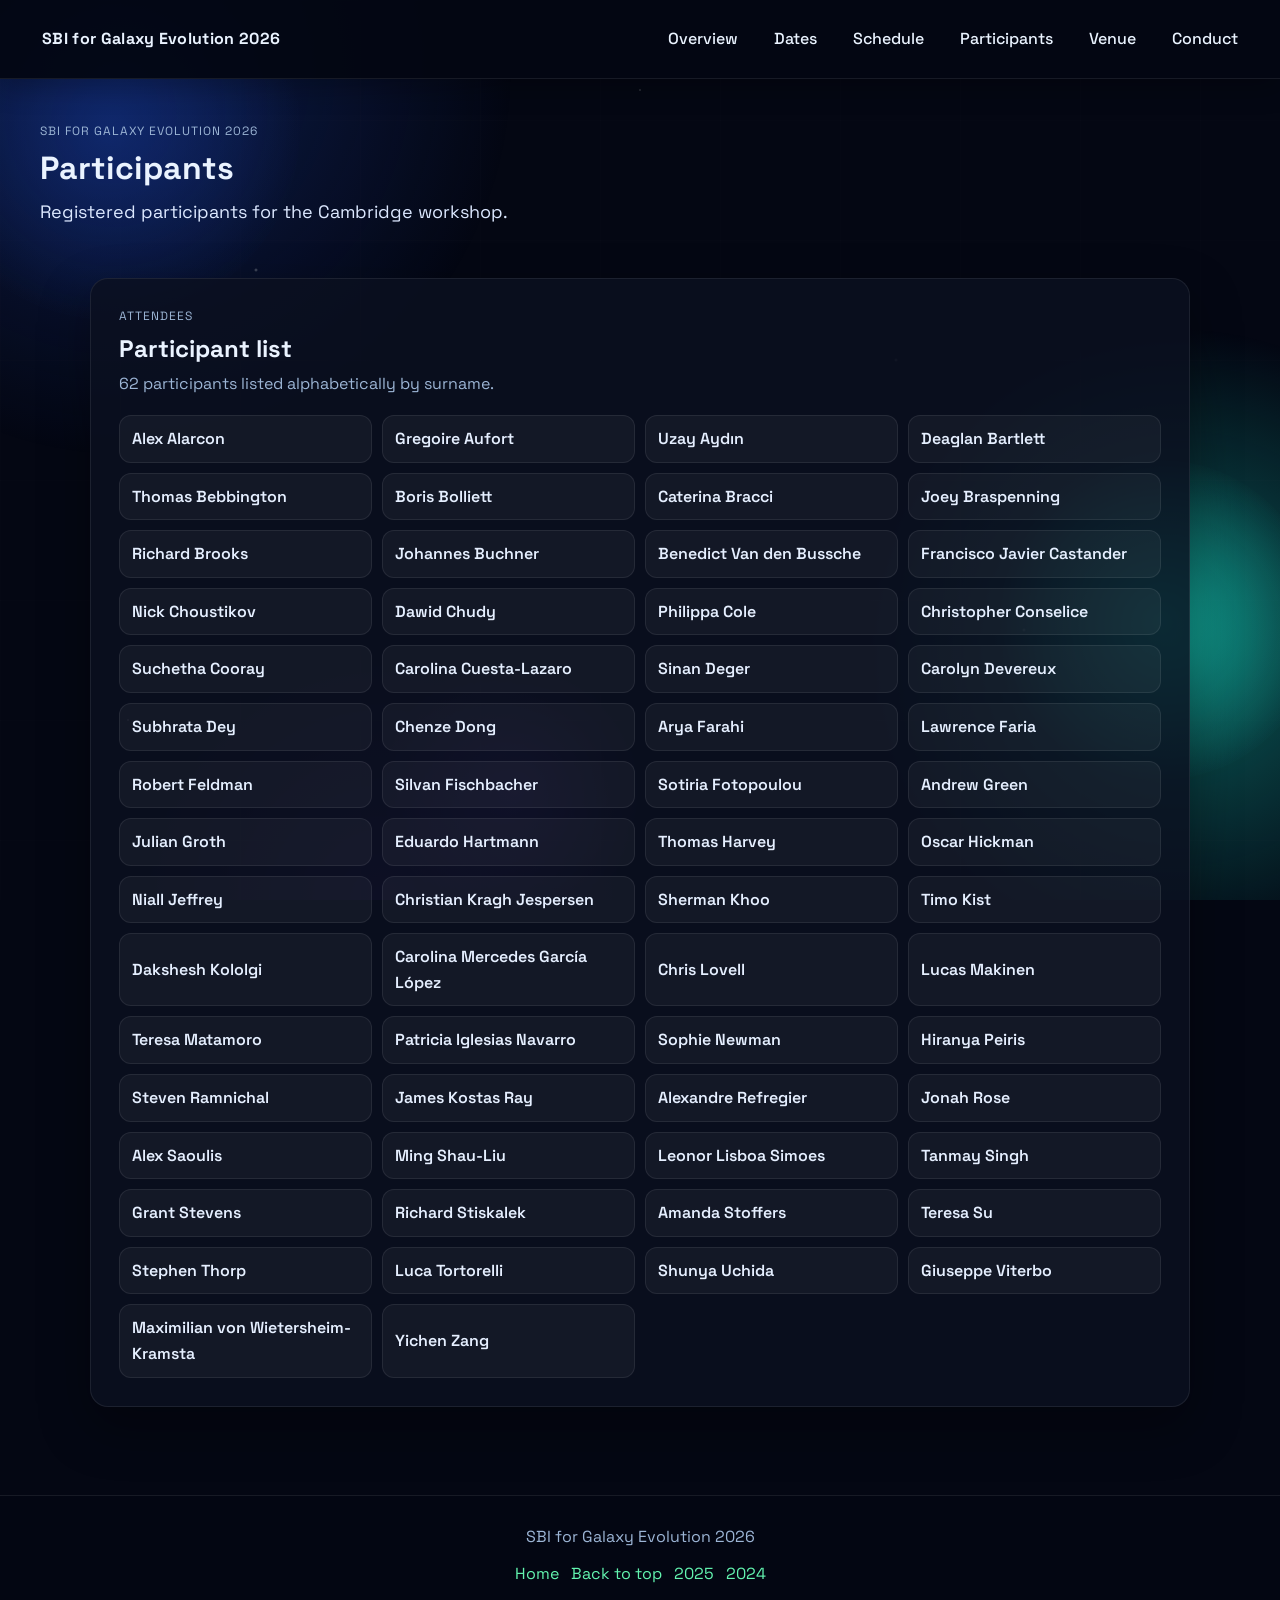
==== participants.html @ 3ba9a383 "add affiliations, participants page, intro details, edit instructions" ====
<!DOCTYPE html>
<html lang="en">
<head>
  <meta charset="UTF-8">
  <meta name="viewport" content="width=device-width, initial-scale=1.0">
  <title>Participants | SBI GALEV 2026</title>
  <link rel="preconnect" href="https://fonts.googleapis.com">
  <link rel="preconnect" href="https://fonts.gstatic.com" crossorigin>
  <link href="https://fonts.googleapis.com/css2?family=Space+Grotesk:wght@400;500;600;700&family=IBM+Plex+Mono:wght@400;500&display=swap" rel="stylesheet">
  <link rel="stylesheet" href="assets/style.css">
</head>
<body>
  <div class="background">
    <div class="grid"></div>
    <div class="stars"></div>
    <div class="orb orb-1"></div>
    <div class="orb orb-2"></div>
    <div class="orb orb-3"></div>
  </div>

  <header class="subpage-hero" id="top">
    <nav class="nav">
      <a class="brand" href="index.html">SBI for Galaxy Evolution 2026</a>
      <button class="nav-toggle" aria-label="Toggle navigation" aria-expanded="false">☰</button>
      <div class="nav-links">
        <a href="index.html#overview">Overview</a>
        <a href="index.html#dates">Dates</a>
        <a href="schedule.html">Schedule</a>
        <a href="participants.html" aria-current="page">Participants</a>
        <a href="index.html#logistics">Venue</a>
        <a href="index.html#conduct">Conduct</a>
      </div>
    </nav>

    <div class="subpage-title">
      <p class="label">SBI for Galaxy Evolution 2026</p>
      <h1>Participants</h1>
      <p class="lead">Registered participants for the Cambridge workshop.</p>
    </div>
  </header>

  <main>
    <section class="panel participants-panel" aria-labelledby="participants-heading">
      <div class="section-header">
        <p class="label">Attendees</p>
        <h2 id="participants-heading">Participant list</h2>
        <p class="muted">62 participants listed alphabetically by surname.</p>
      </div>

      <ul class="participants-list">
        <li>Alex Alarcon</li>
        <li>Gregoire Aufort</li>
        <li>Uzay Aydın</li>
        <li>Deaglan Bartlett</li>
        <li>Thomas Bebbington</li>
        <li>Boris Bolliett</li>
        <li>Caterina Bracci</li>
        <li>Joey Braspenning</li>
        <li>Richard Brooks</li>
        <li>Johannes Buchner</li>
        <li>Benedict Van den Bussche</li>
        <li>Francisco Javier Castander</li>
        <li>Nick Choustikov</li>
        <li>Dawid Chudy</li>
        <li>Philippa Cole</li>
        <li>Christopher Conselice</li>
        <li>Suchetha Cooray</li>
        <li>Carolina Cuesta-Lazaro</li>
        <li>Sinan Deger</li>
        <li>Carolyn Devereux</li>
        <li>Subhrata Dey</li>
        <li>Chenze Dong</li>
        <li>Arya Farahi</li>
        <li>Lawrence Faria</li>
        <li>Robert Feldman</li>
        <li>Silvan Fischbacher</li>
        <li>Sotiria Fotopoulou</li>
        <li>Andrew Green</li>
        <li>Julian Groth</li>
        <li>Eduardo Hartmann</li>
        <li>Thomas Harvey</li>
        <li>Oscar Hickman</li>
        <li>Niall Jeffrey</li>
        <li>Christian Kragh Jespersen</li>
        <li>Sherman Khoo</li>
        <li>Timo Kist</li>
        <li>Dakshesh Kololgi</li>
        <li>Carolina Mercedes García López</li>
        <li>Chris Lovell</li>
        <li>Lucas Makinen</li>
        <li>Teresa Matamoro</li>
        <li>Patricia Iglesias Navarro</li>
        <li>Sophie Newman</li>
        <li>Hiranya Peiris</li>
        <li>Steven Ramnichal</li>
        <li>James Kostas Ray</li>
        <li>Alexandre Refregier</li>
        <li>Jonah Rose</li>
        <li>Alex Saoulis</li>
        <li>Ming Shau-Liu</li>
        <li>Leonor Lisboa Simoes</li>
        <li>Tanmay Singh</li>
        <li>Grant Stevens</li>
        <li>Richard Stiskalek</li>
        <li>Amanda Stoffers</li>
        <li>Teresa Su</li>
        <li>Stephen Thorp</li>
        <li>Luca Tortorelli</li>
        <li>Shunya Uchida</li>
        <li>Giuseppe Viterbo</li>
        <li>Maximilian von Wietersheim-Kramsta</li>
        <li>Yichen Zang</li>
      </ul>
    </section>
  </main>

  <footer class="footer">
    <p>SBI for Galaxy Evolution 2026</p>
    <div class="links-inline">
      <a href="index.html">Home</a>
      <a href="#top">Back to top</a>
      <a href="https://sbi-galev.github.io/2025/" target="_blank" rel="noopener">2025</a>
      <a href="https://sbi-galev.github.io/2024/" target="_blank" rel="noopener">2024</a>
    </div>
  </footer>

  <script>
    const nav = document.querySelector('.nav');
    const toggle = document.querySelector('.nav-toggle');
    const links = document.querySelector('.nav-links');
    if (toggle && nav && links) {
      toggle.addEventListener('click', () => {
        const isOpen = nav.classList.toggle('open');
        toggle.setAttribute('aria-expanded', isOpen ? 'true' : 'false');
      });
      links.querySelectorAll('a').forEach((link) => {
        link.addEventListener('click', () => {
          nav.classList.remove('open');
          toggle.setAttribute('aria-expanded', 'false');
        });
      });
    }
  </script>
</body>
</html>
---- assets/style.css ----
:root {
  --bg: #040713;
  --panel: rgba(12, 16, 32, 0.82);
  --panel-strong: rgba(18, 24, 45, 0.92);
  --border: rgba(255, 255, 255, 0.08);
  --text: #eaf3ff;
  --muted: #9cb5d5;
  --accent: #63f5b0;
  --accent-2: #89b8ff;
  --glow: rgba(99, 245, 176, 0.25);
  --shadow: 0 20px 50px rgba(0, 0, 0, 0.35);
  --radius: 18px;
}

* {
  box-sizing: border-box;
}

body {
  margin: 0;
  font-family: "Space Grotesk", system-ui, -apple-system, sans-serif;
  color: var(--text);
  background: var(--bg);
  line-height: 1.6;
  position: relative;
  overflow-x: hidden;
  padding-top: 74px;
}

/* Keeps anchored sections from hiding under the fixed nav */
.hero,
section {
  scroll-margin-top: 90px;
}

.background {
  position: fixed;
  inset: 0;
  z-index: 0;
  overflow: hidden;
  pointer-events: none;
  background:
    radial-gradient(circle at 10% 8%, rgba(18, 45, 122, 0.55) 0, rgba(18, 45, 122, 0) 24rem),
    radial-gradient(circle at 92% 72%, rgba(20, 198, 177, 0.45) 0, rgba(20, 198, 177, 0) 20rem),
    radial-gradient(circle at 30% 100%, rgba(130, 70, 255, 0.16) 0, rgba(130, 70, 255, 0) 16rem);
}

.grid {
  position: absolute;
  inset: 0;
  background-image:
    linear-gradient(rgba(255, 255, 255, 0.04) 1px, transparent 1px),
    linear-gradient(90deg, rgba(255, 255, 255, 0.04) 1px, transparent 1px);
  background-size: 120px 120px;
  opacity: 0.2;
}

.stars {
  position: absolute;
  inset: 0;
  background-image:
    radial-gradient(2px 2px at 20% 30%, rgba(255, 255, 255, 0.5), transparent),
    radial-gradient(1.5px 1.5px at 50% 10%, rgba(255, 255, 255, 0.35), transparent),
    radial-gradient(2px 2px at 80% 70%, rgba(255, 255, 255, 0.4), transparent),
    radial-gradient(1.5px 1.5px at 10% 80%, rgba(255, 255, 255, 0.5), transparent),
    radial-gradient(2px 2px at 70% 40%, rgba(255, 255, 255, 0.35), transparent);
  opacity: 0.65;
}

.orb {
  position: absolute;
  border-radius: 50%;
  opacity: 0.9;
  background: radial-gradient(circle, currentColor 0, rgba(255, 255, 255, 0) 72%);
}

.orb-1 { width: 380px; height: 380px; color: rgba(18, 45, 122, 0.82); top: -60px; left: -80px; }
.orb-2 { width: 320px; height: 320px; color: rgba(20, 198, 177, 0.72); bottom: 120px; right: -40px; }
.orb-3 { width: 260px; height: 260px; color: rgba(130, 70, 255, 0.38); bottom: -20px; left: 30%; opacity: 0.55; }

h1, h2, h3, h4 {
  margin: 0 0 10px;
  line-height: 1.2;
}

p {
  margin: 0 0 12px;
}

a {
  color: var(--accent);
  text-decoration: none;
}

a:hover {
  color: #a8ffd6;
}

.nav {
  position: fixed;
  inset: 0 0 auto 0;
  z-index: 20;
  display: flex;
  align-items: center;
  justify-content: space-between;
  padding: 18px 32px;
  background: rgba(4, 7, 19, 0.94);
  border-bottom: 1px solid var(--border);
  box-shadow: 0 10px 24px rgba(0, 0, 0, 0.24);
}

.brand {
  font-weight: 700;
  letter-spacing: 0.02em;
}

.nav-links {
  display: flex;
  gap: 16px;
  flex-wrap: wrap;
  font-weight: 500;
}

.nav-toggle {
  display: none;
}

.nav a {
  color: var(--text);
  padding: 8px 10px;
  border-radius: 10px;
  transition: color 0.2s ease, background 0.2s ease;
}

.nav a:hover {
  background: rgba(255, 255, 255, 0.08);
}

.hero {
  position: relative;
  padding: 48px 32px 32px;
}

.subpage-hero {
  position: relative;
  padding: 48px 32px 8px;
}

.subpage-title {
  max-width: 1200px;
  margin: 0 auto;
}

.hero-content {
  display: grid;
  grid-template-columns: 1.1fr 0.9fr;
  gap: 32px;
  align-items: center;
  max-width: 1200px;
  margin: 0 auto;
}

.label {
  text-transform: uppercase;
  letter-spacing: 0.08em;
  font-size: 12px;
  color: var(--muted);
  margin-bottom: 8px;
}

.lead {
  font-size: 18px;
  color: #dce8ff;
}

.hero-actions {
  display: flex;
  gap: 12px;
  flex-wrap: wrap;
  margin: 18px 0 12px;
}

.button {
  display: inline-flex;
  align-items: center;
  justify-content: center;
  gap: 8px;
  padding: 12px 16px;
  border-radius: 14px;
  border: 1px solid var(--border);
  color: var(--text);
  background: transparent;
  cursor: pointer;
  font-weight: 600;
  box-shadow: var(--shadow);
  transition: transform 0.12s ease, box-shadow 0.2s ease, background 0.2s ease;
}

.button.primary {
  background: linear-gradient(120deg, #3ef5a7, #5da0ff);
  color: #031224;
  border: none;
}

.button.ghost {
  background: rgba(255, 255, 255, 0.06);
}

.button.small {
  padding: 10px 12px;
  box-shadow: none;
}

.button:hover {
  transform: translateY(-1px);
  box-shadow: 0 12px 30px rgba(0, 0, 0, 0.4);
}

.hero-meta {
  display: flex;
  gap: 10px;
  flex-wrap: wrap;
  margin-top: 4px;
}

.pill {
  background: rgba(255, 255, 255, 0.08);
  border: 1px solid var(--border);
  border-radius: 999px;
  padding: 8px 12px;
  color: var(--muted);
  font-size: 13px;
}

.hero-visual {
  position: relative;
  display: grid;
  place-items: center;
}

.logo-image {
  width: min(320px, 58vw);
  max-width: 360px;
  filter: drop-shadow(0 10px 22px rgba(0, 0, 0, 0.35));
}

main {
  padding: 0 32px 64px;
}

.panel {
  max-width: 1200px;
  margin: 32px auto 24px;
  padding: 28px 28px;
  background: var(--panel);
  border: 1px solid var(--border);
  border-radius: var(--radius);
  box-shadow: var(--shadow);
  position: relative;
  z-index: 1;
}

.panel.highlight {
  border: 1px solid rgba(99, 245, 176, 0.3);
  box-shadow: 0 20px 40px rgba(0, 0, 0, 0.45), 0 0 40px var(--glow);
}

.panel.slim {
  max-width: 1000px;
}

.section-header {
  margin-bottom: 16px;
}

.section-header h2 {
  margin-bottom: 8px;
}

.muted {
  color: var(--muted);
}

.links-inline {
  display: flex;
  gap: 12px;
  flex-wrap: wrap;
}

.cards {
  display: grid;
  gap: 16px;
}

.cards + .cards {
  margin-top: 14px;
}

.cards.spaced {
  gap: 24px;
}
.cards.two { grid-template-columns: repeat(auto-fit, minmax(280px, 1fr)); }
.cards.three { grid-template-columns: repeat(auto-fit, minmax(240px, 1fr)); }
.cards.four { grid-template-columns: repeat(auto-fit, minmax(200px, 1fr)); }

.cards.fixed-two {
  grid-template-columns: repeat(2, minmax(0, 1fr));
}

.cards.fixed-three {
  grid-template-columns: repeat(3, minmax(0, 1fr));
}

@media (max-width: 900px) {
  .cards.fixed-two,
  .cards.fixed-three {
    grid-template-columns: repeat(auto-fit, minmax(240px, 1fr));
  }
}

.card {
  background: var(--panel-strong);
  border: 1px solid var(--border);
  border-radius: var(--radius);
  padding: 18px 18px 16px;
  box-shadow: 0 10px 30px rgba(0, 0, 0, 0.35);
}

.list {
  list-style: none;
  padding: 0;
  margin: 0;
  display: grid;
  gap: 10px;
}

.list li {
  position: relative;
  padding-left: 12px;
  color: #dce8ff;
}

.list li::before {
  content: "•";
  color: var(--accent);
  position: absolute;
  left: 0;
}

.timeline {
  display: grid;
  gap: 14px;
}

.time-item {
  display: grid;
  grid-template-columns: 32px 1fr;
  align-items: center;
  gap: 12px;
  padding: 12px;
  border-radius: 14px;
  background: rgba(255, 255, 255, 0.04);
  border: 1px solid var(--border);
}

.time-dot {
  width: 10px;
  height: 10px;
  border-radius: 50%;
  background: var(--accent);
  box-shadow: 0 0 16px var(--glow);
}

.milestones {
  display: grid;
  grid-template-columns: repeat(auto-fit, minmax(220px, 1fr));
  gap: 12px;
}

.mini-card {
  display: block;
  padding: 14px;
  border-radius: 14px;
  background: rgba(255, 255, 255, 0.04);
  border: 1px solid var(--border);
  box-shadow: 0 8px 24px rgba(0, 0, 0, 0.28);
}

.mini-card h4 {
  margin: 2px 0 6px;
}

.mini-card-link {
  color: var(--text);
  background: linear-gradient(135deg, rgba(99, 245, 176, 0.16), rgba(137, 184, 255, 0.12));
  transition: transform 0.12s ease, box-shadow 0.2s ease, border-color 0.2s ease, background 0.2s ease;
}

.mini-card-link:hover {
  color: var(--text);
  border-color: rgba(99, 245, 176, 0.42);
  box-shadow: 0 14px 30px rgba(0, 0, 0, 0.34), 0 0 24px rgba(99, 245, 176, 0.12);
  background: linear-gradient(135deg, rgba(99, 245, 176, 0.22), rgba(137, 184, 255, 0.18));
  transform: translateY(-2px);
}

.mini-card.crossed-out,
.card.crossed-out {
  position: relative;
  opacity: 0.6;
}

.mini-card.crossed-out::before,
.mini-card.crossed-out::after,
.card.crossed-out::before,
.card.crossed-out::after {
  content: "";
  position: absolute;
  top: 50%;
  left: 0;
  width: 100%;
  height: 2px;
  background: #ff4d4d;
  z-index: 10;
  pointer-events: none;
}

.mini-card.crossed-out::before {
  transform: rotate(15deg);
}

.mini-card.crossed-out::after,
.card.crossed-out::after {
  transform: rotate(-15deg);
}

.card.crossed-out::before {
  transform: rotate(12deg);
}

.schedule {
  display: grid;
  grid-template-columns: repeat(auto-fit, minmax(280px, 1fr));
  gap: 14px;
}

.schedule-panel {
  max-width: 1440px;
}

.schedule-layout {
  display: grid;
  grid-template-columns: minmax(0, 1fr) minmax(300px, 360px);
  gap: 18px;
  align-items: start;
}

.schedule-table-wrap {
  overflow-x: auto;
  border: 1px solid var(--border);
  border-radius: 14px;
  background: rgba(255, 255, 255, 0.04);
}

.schedule-table {
  width: 100%;
  min-width: 1040px;
  border-collapse: collapse;
}

.schedule-table th,
.schedule-table td {
  width: 19%;
  padding: 9px 10px;
  border: 1px solid rgba(255, 255, 255, 0.11);
  vertical-align: top;
}

.schedule-table th:first-child,
.schedule-table td:first-child {
  width: 12%;
}

.schedule-table thead th {
  position: sticky;
  top: 0;
  z-index: 2;
  background: rgba(18, 24, 45, 0.98);
  color: var(--text);
  text-align: left;
}

.schedule-table tbody th {
  color: var(--accent-2);
  font-family: "IBM Plex Mono", monospace;
  font-size: 12px;
  font-weight: 500;
  text-align: left;
  white-space: nowrap;
  background: rgba(18, 24, 45, 0.62);
}

.schedule-item {
  display: inline;
  padding: 0;
  border: 0;
  color: #eaf3ff;
  background: none;
  font: inherit;
  font-weight: 600;
  text-align: left;
  cursor: pointer;
  text-decoration: underline;
  text-decoration-color: rgba(99, 245, 176, 0.5);
  text-underline-offset: 3px;
}

.schedule-item:hover,
.schedule-item:focus-visible,
.schedule-item.active {
  color: var(--accent);
  outline: none;
}

.schedule-item.invited::after {
  content: " (invited)";
  color: var(--muted);
  font-weight: 500;
}

.schedule-item.compact {
  display: inline-block;
  margin: 0 6px 4px 0;
}

.schedule-item.session-link {
  display: block;
  margin: 0 auto 2px;
}

.schedule-break,
.schedule-note,
.schedule-session {
  color: #dce8ff;
  text-align: center;
  background: rgba(137, 184, 255, 0.08);
}

.schedule-note {
  font-style: italic;
}

.schedule-note.strong {
  font-weight: 700;
}

.schedule-session {
  font-style: italic;
}

.schedule-session span,
.session-title {
  display: block;
  color: #dce8ff;
  font-weight: 600;
  font-style: italic;
}

.schedule-session .session-presenters,
.session-presenters {
  display: block;
  color: var(--muted);
  font-size: 13px;
  font-weight: 500;
  font-style: italic;
}

.abstract-panel {
  position: sticky;
  top: 96px;
  padding: 18px;
  border: 1px solid rgba(99, 245, 176, 0.28);
  border-radius: var(--radius);
  background: rgba(18, 24, 45, 0.94);
  box-shadow: 0 16px 38px rgba(0, 0, 0, 0.38);
}

.abstract-panel h3 {
  margin-bottom: 6px;
}

.abstract-affiliation {
  color: #dce8ff;
  margin-bottom: 8px;
}

.abstract-panel h4 {
  color: #dce8ff;
  margin-top: 16px;
}

.abstract-panel code {
  color: var(--accent);
  font-family: "IBM Plex Mono", monospace;
  font-size: 0.92em;
}

.abstract-meta {
  color: var(--accent-2);
  font-family: "IBM Plex Mono", monospace;
  font-size: 13px;
}

.participants-panel {
  max-width: 1100px;
}

.participants-list {
  list-style: none;
  padding: 0;
  margin: 18px 0 0;
  display: grid;
  grid-template-columns: repeat(auto-fit, minmax(220px, 1fr));
  gap: 10px;
}

.participants-list li {
  min-height: 44px;
  display: flex;
  align-items: center;
  padding: 10px 12px;
  border: 1px solid var(--border);
  border-radius: 12px;
  background: rgba(255, 255, 255, 0.045);
  color: #e5efff;
  font-weight: 600;
}

.day {
  background: rgba(255, 255, 255, 0.04);
  border: 1px solid var(--border);
  border-radius: var(--radius);
  padding: 16px;
}

.day-head {
  margin-bottom: 10px;
}

.day ul {
  list-style: none;
  padding: 0;
  margin: 0;
  display: grid;
  gap: 10px;
}

.day li {
  display: grid;
  grid-template-columns: 70px 1fr;
  gap: 10px;
  align-items: baseline;
  color: #e5efff;
}

.day li span {
  color: var(--accent-2);
  font-family: "IBM Plex Mono", monospace;
  font-size: 13px;
}

.banner {
  margin-top: 16px;
  padding: 18px;
  background: linear-gradient(120deg, rgba(99, 245, 176, 0.12), rgba(137, 184, 255, 0.12));
  border: 1px solid rgba(99, 245, 176, 0.3);
  border-radius: var(--radius);
  display: flex;
  gap: 12px;
  justify-content: space-between;
  align-items: center;
  flex-wrap: wrap;
}

.banner.slim {
  align-items: flex-start;
}

.footer {
  position: relative;
  z-index: 1;
  padding: 28px 32px 36px;
  text-align: center;
  color: var(--muted);
  background: rgba(4, 7, 19, 0.8);
  border-top: 1px solid var(--border);
}

.footer .links-inline {
  justify-content: center;
}

@media (max-width: 980px) {
  .nav {
    padding: 14px 18px;
  }

  .nav-toggle {
    display: inline-flex;
    align-items: center;
    justify-content: center;
    background: rgba(255, 255, 255, 0.08);
    color: var(--text);
    border: 1px solid var(--border);
    border-radius: 10px;
    padding: 8px 10px;
    font-size: 18px;
    cursor: pointer;
  }

  .nav-links {
    display: none;
    position: absolute;
    top: 60px;
    right: 18px;
    background: rgba(4, 7, 19, 0.95);
    border: 1px solid var(--border);
    border-radius: 12px;
    padding: 10px 12px;
    box-shadow: 0 16px 40px rgba(0, 0, 0, 0.45);
    flex-direction: column;
    gap: 8px;
    min-width: 190px;
  }

  .nav.open .nav-links {
    display: flex;
  }

  .hero-content {
    grid-template-columns: 1fr;
    text-align: left;
  }

  .schedule-layout {
    grid-template-columns: 1fr;
  }

  .abstract-panel {
    position: static;
  }
}

@media (max-width: 600px) {
  body {
    font-size: 15px;
  }

  .hero, main {
    padding-left: 20px;
    padding-right: 20px;
  }

  .pill {
    width: 100%;
  }

  .day li {
    grid-template-columns: 1fr;
  }
}
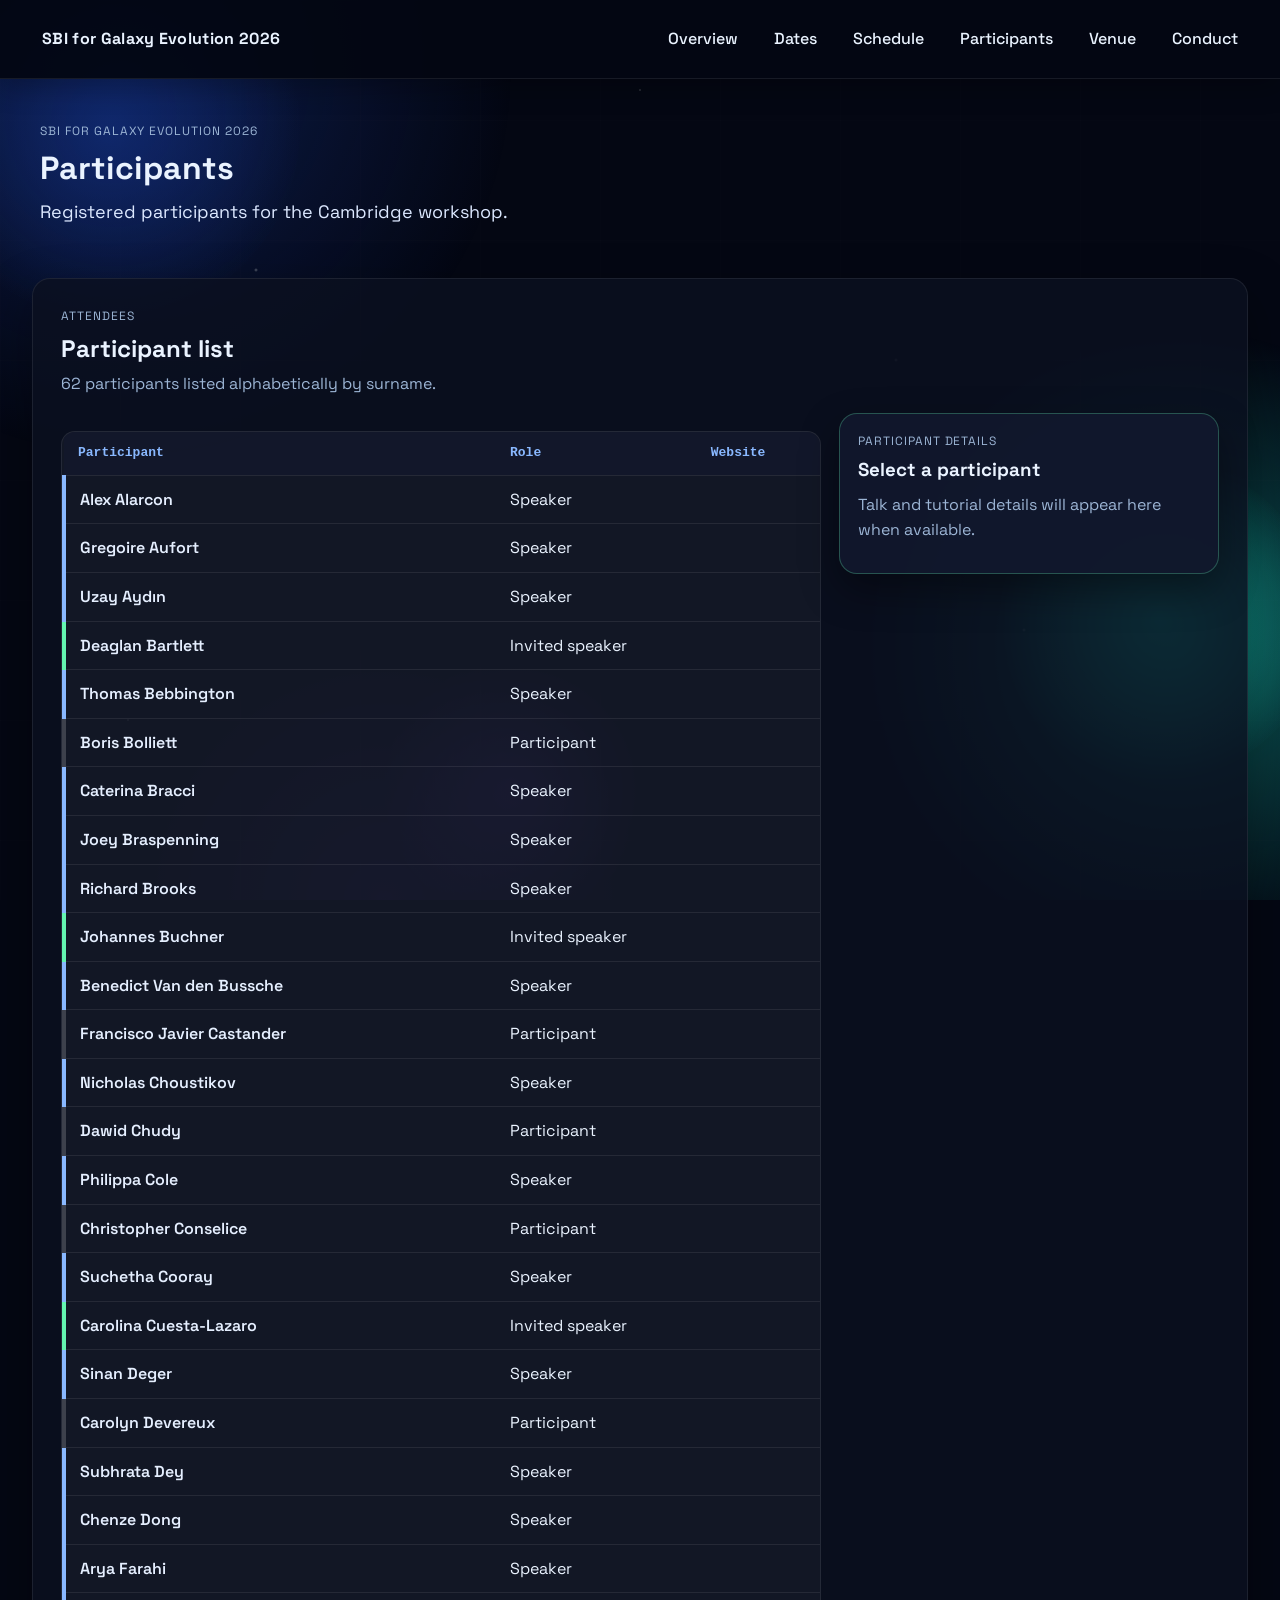
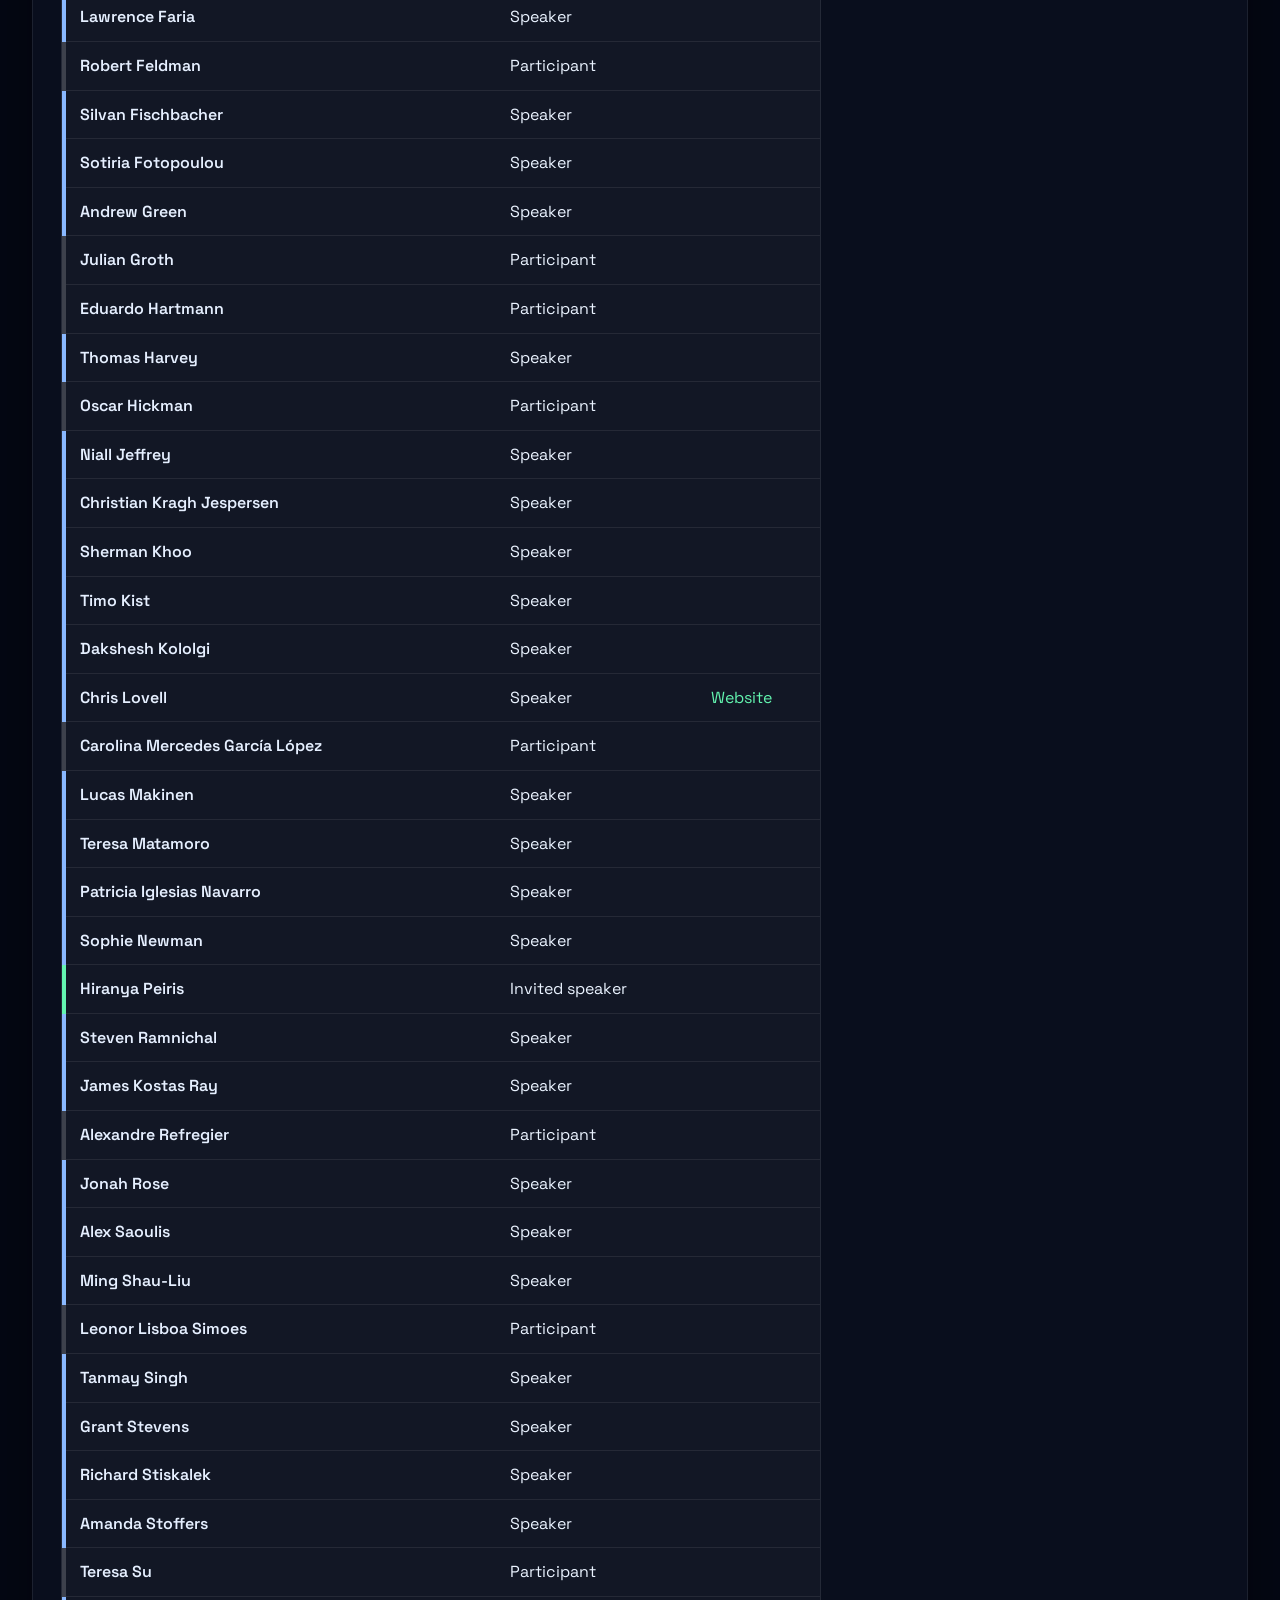
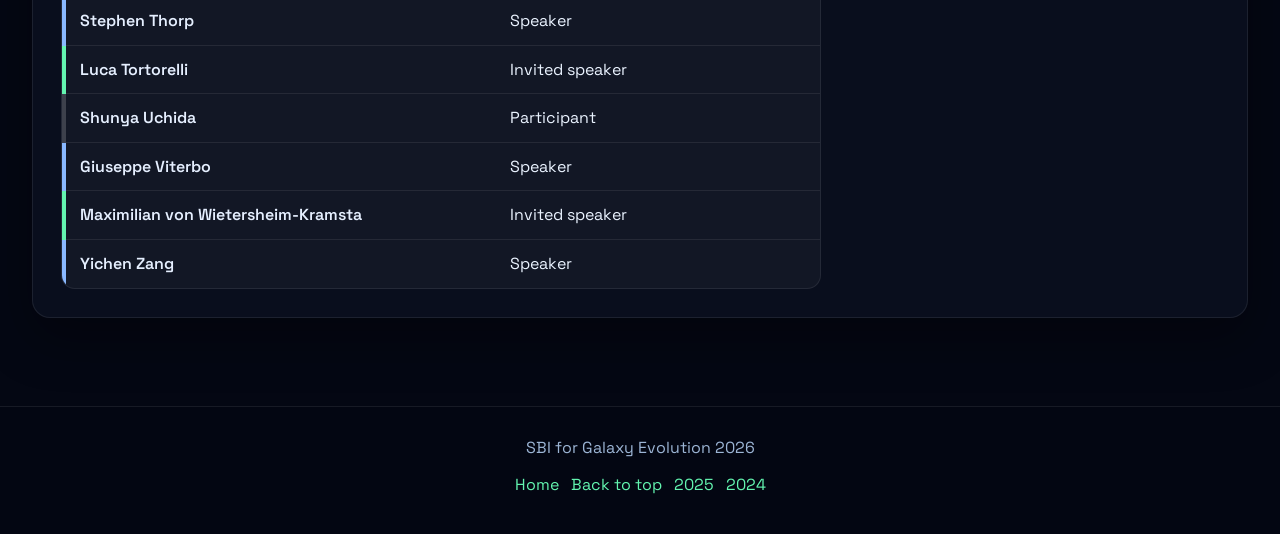
==== commit 9c62ffc7: "update participants UI" ====
--- a/participants.html
+++ b/participants.html
@@ -47,70 +47,31 @@
         <p class="muted">62 participants listed alphabetically by surname.</p>
       </div>
 
-      <ul class="participants-list">
-        <li>Alex Alarcon</li>
-        <li>Gregoire Aufort</li>
-        <li>Uzay Aydın</li>
-        <li>Deaglan Bartlett</li>
-        <li>Thomas Bebbington</li>
-        <li>Boris Bolliett</li>
-        <li>Caterina Bracci</li>
-        <li>Joey Braspenning</li>
-        <li>Richard Brooks</li>
-        <li>Johannes Buchner</li>
-        <li>Benedict Van den Bussche</li>
-        <li>Francisco Javier Castander</li>
-        <li>Nick Choustikov</li>
-        <li>Dawid Chudy</li>
-        <li>Philippa Cole</li>
-        <li>Christopher Conselice</li>
-        <li>Suchetha Cooray</li>
-        <li>Carolina Cuesta-Lazaro</li>
-        <li>Sinan Deger</li>
-        <li>Carolyn Devereux</li>
-        <li>Subhrata Dey</li>
-        <li>Chenze Dong</li>
-        <li>Arya Farahi</li>
-        <li>Lawrence Faria</li>
-        <li>Robert Feldman</li>
-        <li>Silvan Fischbacher</li>
-        <li>Sotiria Fotopoulou</li>
-        <li>Andrew Green</li>
-        <li>Julian Groth</li>
-        <li>Eduardo Hartmann</li>
-        <li>Thomas Harvey</li>
-        <li>Oscar Hickman</li>
-        <li>Niall Jeffrey</li>
-        <li>Christian Kragh Jespersen</li>
-        <li>Sherman Khoo</li>
-        <li>Timo Kist</li>
-        <li>Dakshesh Kololgi</li>
-        <li>Carolina Mercedes García López</li>
-        <li>Chris Lovell</li>
-        <li>Lucas Makinen</li>
-        <li>Teresa Matamoro</li>
-        <li>Patricia Iglesias Navarro</li>
-        <li>Sophie Newman</li>
-        <li>Hiranya Peiris</li>
-        <li>Steven Ramnichal</li>
-        <li>James Kostas Ray</li>
-        <li>Alexandre Refregier</li>
-        <li>Jonah Rose</li>
-        <li>Alex Saoulis</li>
-        <li>Ming Shau-Liu</li>
-        <li>Leonor Lisboa Simoes</li>
-        <li>Tanmay Singh</li>
-        <li>Grant Stevens</li>
-        <li>Richard Stiskalek</li>
-        <li>Amanda Stoffers</li>
-        <li>Teresa Su</li>
-        <li>Stephen Thorp</li>
-        <li>Luca Tortorelli</li>
-        <li>Shunya Uchida</li>
-        <li>Giuseppe Viterbo</li>
-        <li>Maximilian von Wietersheim-Kramsta</li>
-        <li>Yichen Zang</li>
-      </ul>
+      <div class="participants-layout">
+        <div class="participants-table-wrap">
+          <table class="participants-table">
+            <thead>
+              <tr>
+                <th scope="col">Participant</th>
+                <th scope="col">Role</th>
+                <th scope="col">Website</th>
+              </tr>
+            </thead>
+            <tbody id="participants-body">
+              <tr><td colspan="3">Loading participants...</td></tr>
+            </tbody>
+          </table>
+        </div>
+
+        <aside class="participant-detail" aria-live="polite">
+          <p class="label" id="participant-role">Participant details</p>
+          <h3 id="participant-name">Select a participant</h3>
+          <p class="participant-website" id="participant-website" hidden></p>
+          <div id="participant-sessions" class="participant-sessions">
+            <p class="muted">Talk and tutorial details will appear here when available.</p>
+          </div>
+        </aside>
+      </div>
     </section>
   </main>
 
@@ -140,6 +101,192 @@
         });
       });
     }
+
+    const participantsBody = document.querySelector('#participants-body');
+    const detailRole = document.querySelector('#participant-role');
+    const detailName = document.querySelector('#participant-name');
+    const detailWebsite = document.querySelector('#participant-website');
+    const detailSessions = document.querySelector('#participant-sessions');
+
+    function normalizeName(value) {
+      return (value || '').toLowerCase().normalize('NFD').replace(/[\u0300-\u036f]/g, '').replace(/[^a-z0-9]+/g, ' ').trim();
+    }
+
+    function parseCsv(text) {
+      const rows = [];
+      let row = [];
+      let value = '';
+      let quoted = false;
+
+      for (let index = 0; index < text.length; index += 1) {
+        const char = text[index];
+        const next = text[index + 1];
+
+        if (char === '"' && quoted && next === '"') {
+          value += '"';
+          index += 1;
+        } else if (char === '"') {
+          quoted = !quoted;
+        } else if (char === ',' && !quoted) {
+          row.push(value);
+          value = '';
+        } else if ((char === '\n' || char === '\r') && !quoted) {
+          if (char === '\r' && next === '\n') {
+            index += 1;
+          }
+          row.push(value);
+          if (row.some((cell) => cell.trim())) {
+            rows.push(row);
+          }
+          row = [];
+          value = '';
+        } else {
+          value += char;
+        }
+      }
+
+      row.push(value);
+      if (row.some((cell) => cell.trim())) {
+        rows.push(row);
+      }
+
+      const headers = (rows.shift() || []).map((header) => header.trim().toLowerCase());
+      return rows.map((cells) => Object.fromEntries(headers.map((header, index) => [header, (cells[index] || '').trim()])));
+    }
+
+    function splitSpeakers(value) {
+      return (value || '').split(/,| and /).map((speaker) => speaker.trim()).filter(Boolean);
+    }
+
+    function roleFor(name, sessions) {
+      const personSessions = sessions.filter((session) => splitSpeakers(session.speakers || session.name).some((speaker) => normalizeName(speaker) === normalizeName(name)));
+      if (personSessions.some((session) => /invited/i.test(session.session || ''))) {
+        return 'invited';
+      }
+      if (personSessions.length) {
+        return 'speaker';
+      }
+      return 'participant';
+    }
+
+    function roleLabel(role) {
+      if (role === 'invited') return 'Invited speaker';
+      if (role === 'speaker') return 'Speaker';
+      return 'Participant';
+    }
+
+    function showParticipant(participant, sessions, row) {
+      const role = roleFor(participant.name, sessions);
+      const personSessions = sessions.filter((session) => splitSpeakers(session.speakers || session.name).some((speaker) => normalizeName(speaker) === normalizeName(participant.name)));
+
+      document.querySelectorAll('.participants-table tr.active').forEach((item) => item.classList.remove('active'));
+      row.classList.add('active');
+
+      detailRole.textContent = roleLabel(role);
+      detailName.textContent = participant.name;
+
+      if (participant.website) {
+        detailWebsite.hidden = false;
+        detailWebsite.innerHTML = '';
+        const link = document.createElement('a');
+        link.href = participant.website;
+        link.target = '_blank';
+        link.rel = 'noopener';
+        link.textContent = 'Personal website';
+        detailWebsite.append(link);
+      } else {
+        detailWebsite.hidden = true;
+        detailWebsite.textContent = '';
+      }
+
+      detailSessions.innerHTML = '';
+      if (!personSessions.length) {
+        const empty = document.createElement('p');
+        empty.className = 'muted';
+        empty.textContent = 'No scheduled talk or tutorial listed.';
+        detailSessions.append(empty);
+        return;
+      }
+
+      personSessions.forEach((session) => {
+        const item = document.createElement('article');
+        item.className = 'participant-session';
+
+        const heading = document.createElement('h4');
+        heading.textContent = session.title || session.name || 'Scheduled session';
+        item.append(heading);
+
+        const meta = document.createElement('p');
+        meta.className = 'abstract-meta';
+        meta.textContent = [session.session, session.day, session.time, session.affiliation, session.name && session.name !== participant.name ? session.name : ''].filter(Boolean).join(' · ');
+        if (meta.textContent) {
+          item.append(meta);
+        }
+
+        const details = document.createElement('details');
+        details.className = 'participant-abstract';
+
+        const summary = document.createElement('summary');
+        summary.textContent = 'Abstract';
+        details.append(summary);
+
+        const body = document.createElement('p');
+        body.className = session.abstract ? '' : 'muted';
+        body.textContent = session.abstract || 'Abstract not available yet.';
+        details.append(body);
+        item.append(details);
+
+        detailSessions.append(item);
+      });
+    }
+
+    fetch('assets/schedule-abstracts.csv', { cache: 'no-store' })
+    .then((response) => response.ok ? response.text() : '')
+    .then((text) => {
+      const rows = parseCsv(text);
+      const participants = rows.filter((row) => row.record_type === 'participant');
+      const sessions = rows.filter((row) => row.record_type === 'session');
+      participantsBody.innerHTML = '';
+
+      participants.forEach((participant) => {
+        const role = roleFor(participant.name, sessions);
+        const row = document.createElement('tr');
+        row.className = `participant-row role-${role}`;
+        row.tabIndex = 0;
+
+        const nameCell = document.createElement('td');
+        nameCell.textContent = participant.name;
+        row.append(nameCell);
+
+        const roleCell = document.createElement('td');
+        roleCell.textContent = roleLabel(role);
+        row.append(roleCell);
+
+        const websiteCell = document.createElement('td');
+        if (participant.website) {
+          const link = document.createElement('a');
+          link.href = participant.website;
+          link.target = '_blank';
+          link.rel = 'noopener';
+          link.textContent = 'Website';
+          websiteCell.append(link);
+        }
+        row.append(websiteCell);
+
+        row.addEventListener('click', () => showParticipant(participant, sessions, row));
+        row.addEventListener('keydown', (event) => {
+          if (event.key === 'Enter' || event.key === ' ') {
+            event.preventDefault();
+            showParticipant(participant, sessions, row);
+          }
+        });
+
+        participantsBody.append(row);
+      });
+
+    }).catch(() => {
+      participantsBody.innerHTML = '<tr><td colspan="3">Unable to load participants.</td></tr>';
+    });
   </script>
 </body>
 </html>
--- a/assets/style.css
+++ b/assets/style.css
@@ -578,6 +578,8 @@
 .abstract-panel {
   position: sticky;
   top: 96px;
+  max-height: calc(100vh - 120px);
+  overflow-y: auto;
   padding: 18px;
   border: 1px solid rgba(99, 245, 176, 0.28);
   border-radius: var(--radius);
@@ -612,28 +614,124 @@
 }
 
 .participants-panel {
-  max-width: 1100px;
-}
-
-.participants-list {
-  list-style: none;
-  padding: 0;
-  margin: 18px 0 0;
-  display: grid;
-  grid-template-columns: repeat(auto-fit, minmax(220px, 1fr));
-  gap: 10px;
-}
-
-.participants-list li {
-  min-height: 44px;
-  display: flex;
-  align-items: center;
-  padding: 10px 12px;
+  max-width: 1320px;
+}
+
+.participants-layout {
+  display: grid;
+  grid-template-columns: minmax(0, 1fr) minmax(300px, 380px);
+  gap: 18px;
+  align-items: start;
+}
+
+.participants-table-wrap {
+  margin-top: 18px;
+  overflow-x: auto;
   border: 1px solid var(--border);
-  border-radius: 12px;
-  background: rgba(255, 255, 255, 0.045);
+  border-radius: 14px;
+  background: rgba(255, 255, 255, 0.04);
+}
+
+.participants-table {
+  width: 100%;
+  border-collapse: collapse;
+}
+
+.participants-table th,
+.participants-table td {
+  padding: 11px 14px;
+  border-bottom: 1px solid rgba(255, 255, 255, 0.08);
+  text-align: left;
+}
+
+.participants-table th {
+  color: var(--accent-2);
+  font-family: "IBM Plex Mono", monospace;
+  font-size: 13px;
+  font-weight: 600;
+  background: rgba(18, 24, 45, 0.72);
+}
+
+.participants-table td:first-child {
   color: #e5efff;
   font-weight: 600;
+}
+
+.participants-table tr:last-child td {
+  border-bottom: 0;
+}
+
+.participant-row {
+  cursor: pointer;
+  transition: background 0.16s ease, color 0.16s ease;
+}
+
+.participant-row.role-invited td:first-child {
+  border-left: 4px solid var(--accent);
+}
+
+.participant-row.role-speaker td:first-child {
+  border-left: 4px solid var(--accent-2);
+}
+
+.participant-row.role-participant td:first-child {
+  border-left: 4px solid rgba(255, 255, 255, 0.18);
+}
+
+.participant-row:hover,
+.participant-row:focus,
+.participant-row.active {
+  background: rgba(99, 245, 176, 0.09);
+  outline: none;
+}
+
+.participant-detail {
+  position: sticky;
+  top: 96px;
+  max-height: calc(100vh - 120px);
+  overflow-y: auto;
+  padding: 18px;
+  border: 1px solid rgba(99, 245, 176, 0.28);
+  border-radius: var(--radius);
+  background: rgba(18, 24, 45, 0.94);
+  box-shadow: 0 16px 38px rgba(0, 0, 0, 0.38);
+}
+
+.participant-website {
+  margin-bottom: 14px;
+}
+
+.participant-sessions {
+  display: grid;
+  gap: 12px;
+}
+
+.participant-session {
+  padding-top: 12px;
+  border-top: 1px solid var(--border);
+}
+
+.participant-session h4 {
+  color: #dce8ff;
+  margin-bottom: 6px;
+}
+
+.participant-abstract {
+  margin-top: 8px;
+}
+
+.participant-abstract summary {
+  display: inline-flex;
+  color: var(--accent);
+  cursor: pointer;
+  font-weight: 700;
+  text-decoration: underline;
+  text-decoration-color: rgba(99, 245, 176, 0.5);
+  text-underline-offset: 3px;
+}
+
+.participant-abstract p {
+  margin-top: 10px;
 }
 
 .day {
@@ -748,6 +846,16 @@
 
   .abstract-panel {
     position: static;
+    max-height: none;
+  }
+
+  .participants-layout {
+    grid-template-columns: 1fr;
+  }
+
+  .participant-detail {
+    position: static;
+    max-height: none;
   }
 }
 
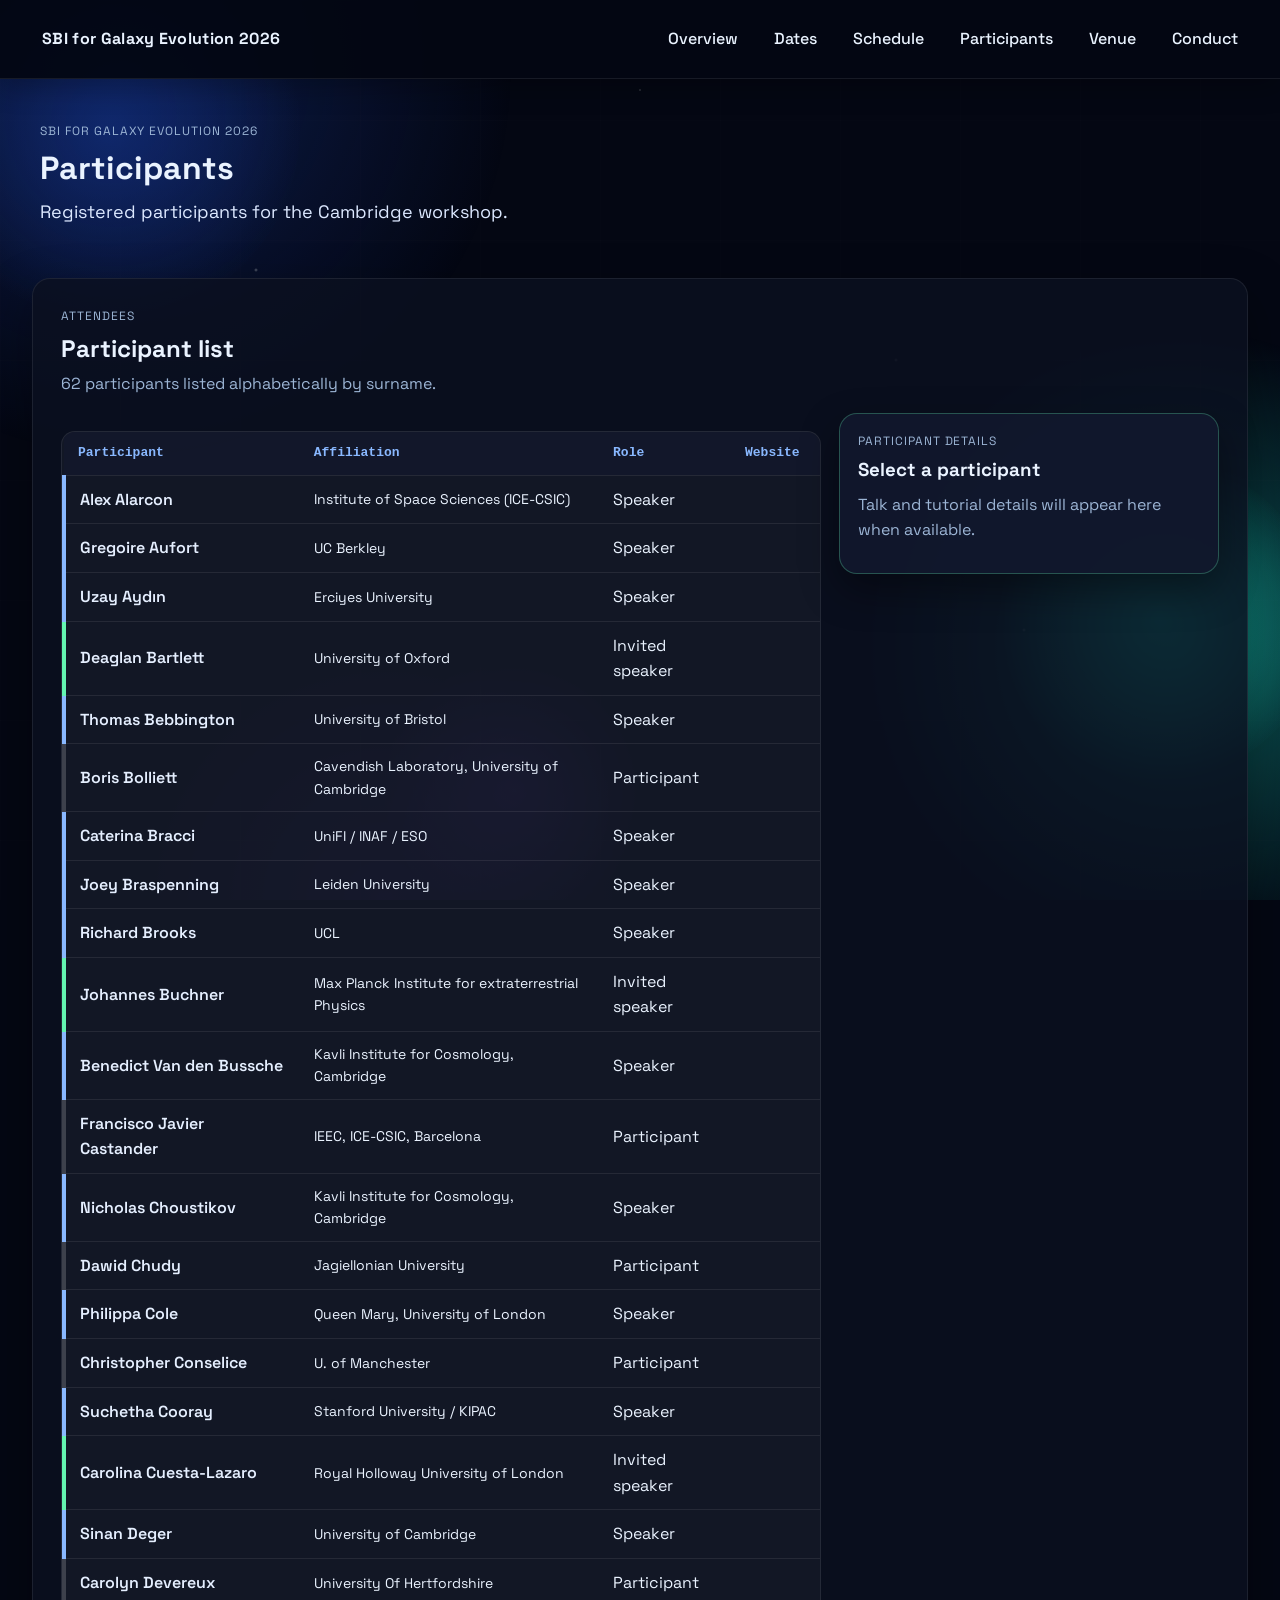
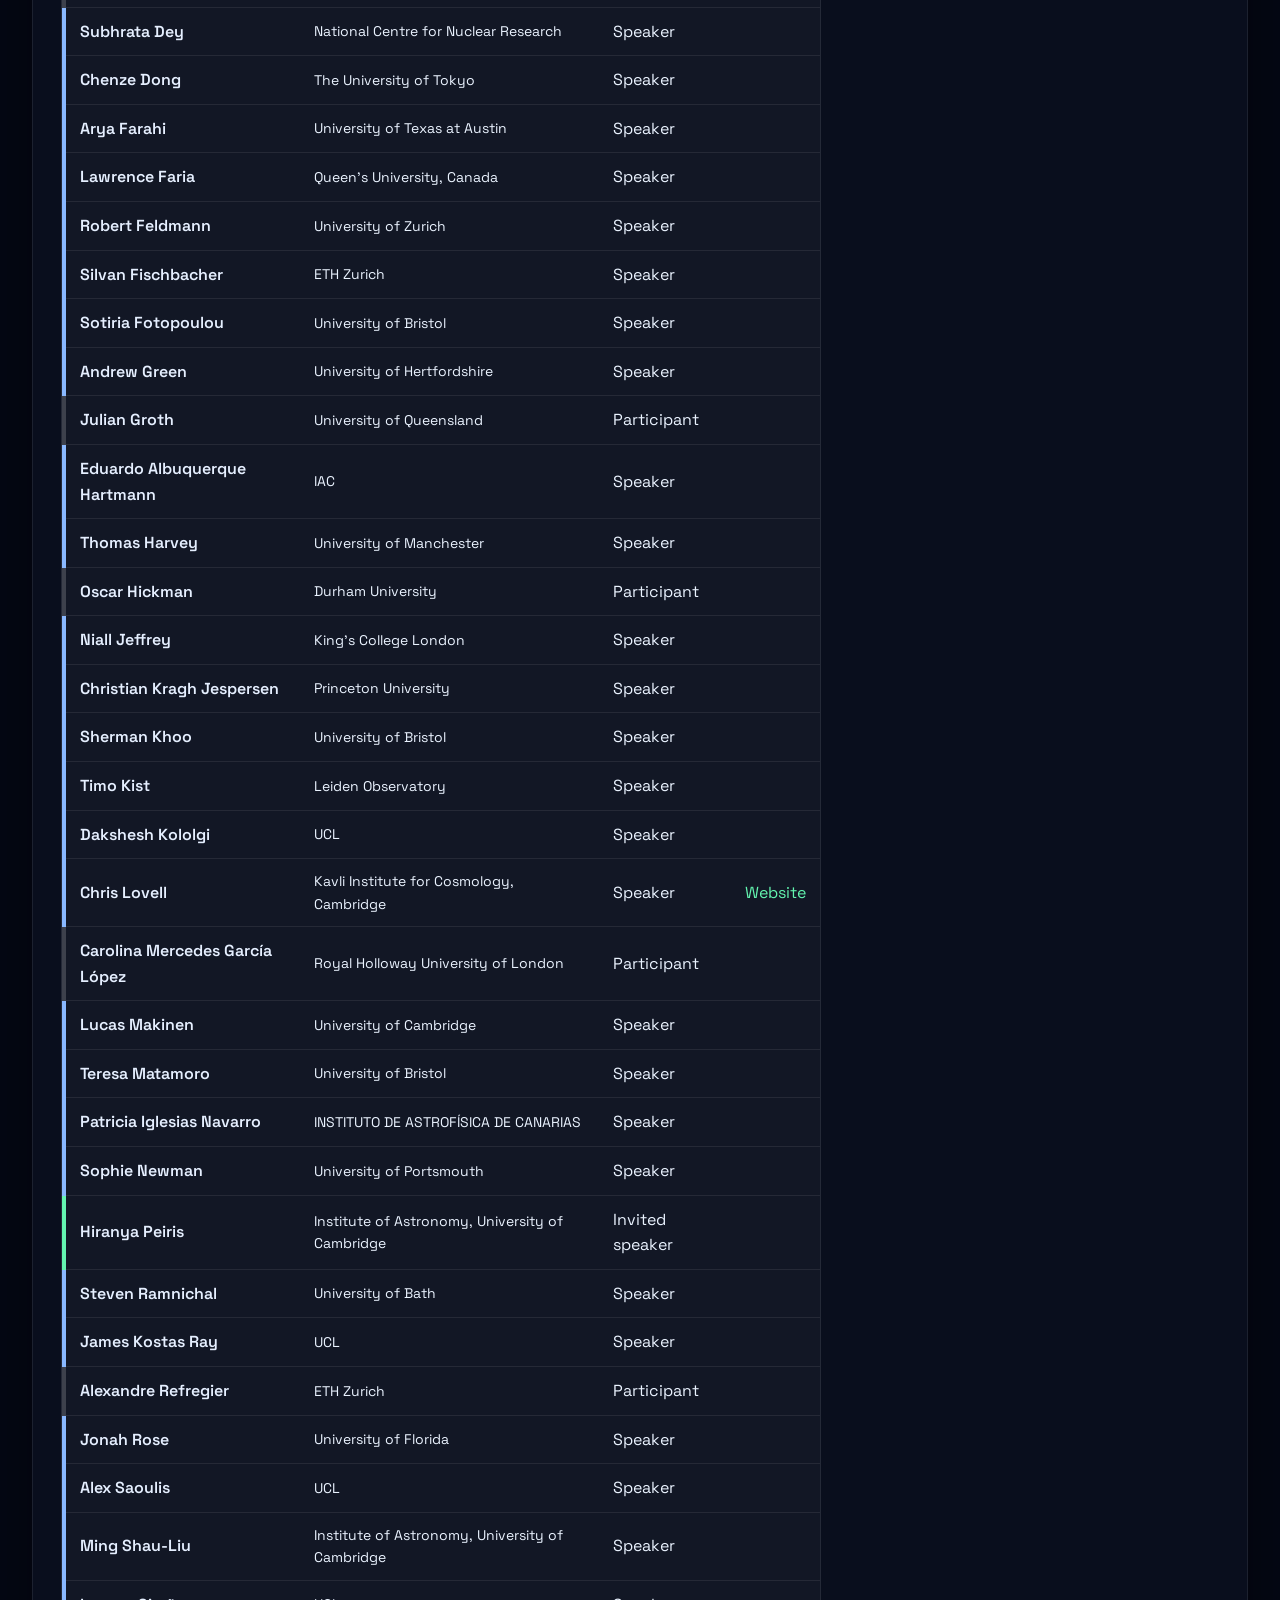
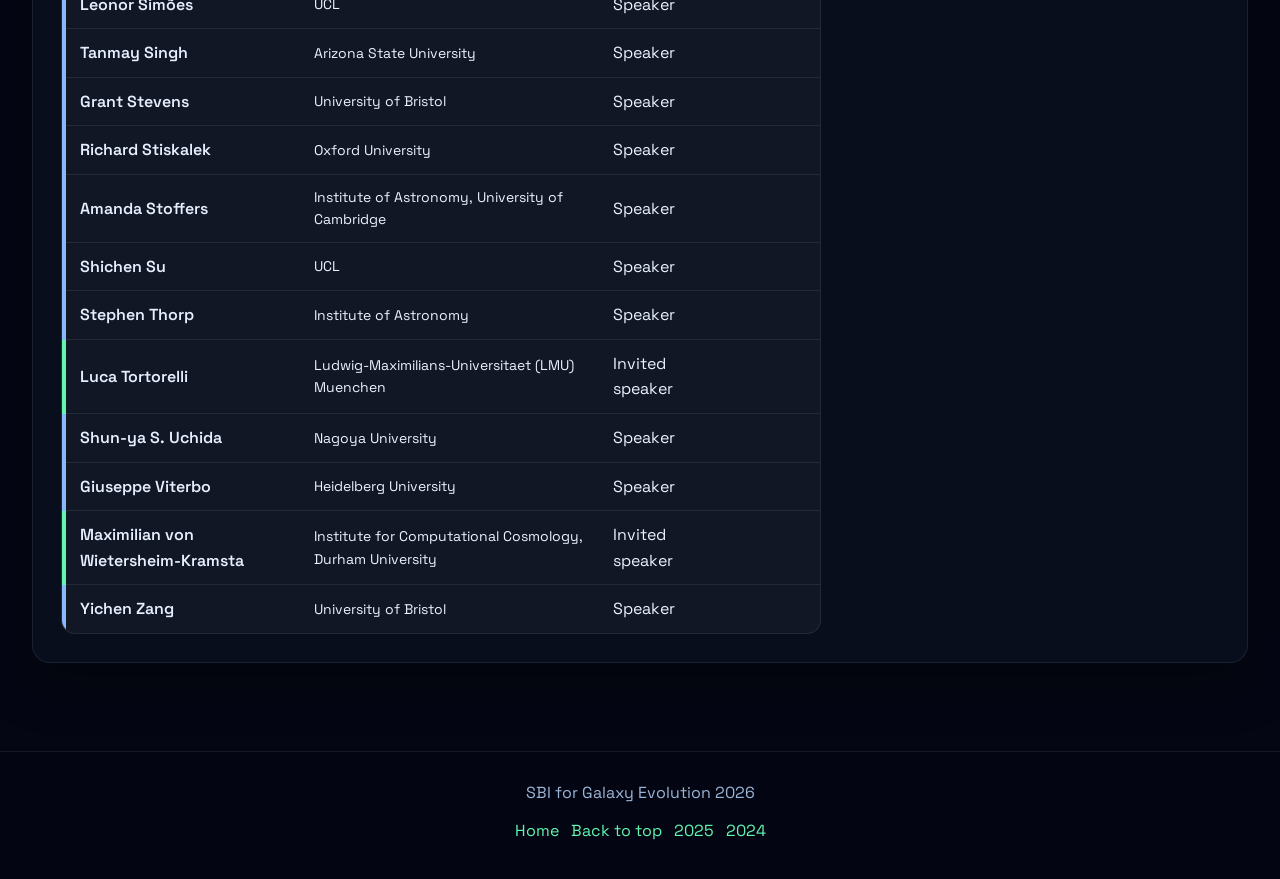
==== commit 9bf17ece: "update affiliations" ====
--- a/participants.html
+++ b/participants.html
@@ -4,9 +4,19 @@
   <meta charset="UTF-8">
   <meta name="viewport" content="width=device-width, initial-scale=1.0">
   <title>Participants | SBI GALEV 2026</title>
+  <link rel="icon" type="image/png" href="assets/logo.png">
   <link rel="preconnect" href="https://fonts.googleapis.com">
   <link rel="preconnect" href="https://fonts.gstatic.com" crossorigin>
   <link href="https://fonts.googleapis.com/css2?family=Space+Grotesk:wght@400;500;600;700&family=IBM+Plex+Mono:wght@400;500&display=swap" rel="stylesheet">
+  <!-- Google tag (gtag.js) -->
+  <script async src="https://www.googletagmanager.com/gtag/js?id=G-QC3LBYF0QE"></script>
+  <script>
+    window.dataLayer = window.dataLayer || [];
+    function gtag(){dataLayer.push(arguments);}
+    gtag('js', new Date());
+
+    gtag('config', 'G-QC3LBYF0QE');
+  </script>
   <link rel="stylesheet" href="assets/style.css">
 </head>
 <body>
@@ -53,12 +63,13 @@
             <thead>
               <tr>
                 <th scope="col">Participant</th>
+                <th scope="col">Affiliation</th>
                 <th scope="col">Role</th>
                 <th scope="col">Website</th>
               </tr>
             </thead>
             <tbody id="participants-body">
-              <tr><td colspan="3">Loading participants...</td></tr>
+              <tr><td colspan="4">Loading participants...</td></tr>
             </tbody>
           </table>
         </div>
@@ -66,6 +77,7 @@
         <aside class="participant-detail" aria-live="polite">
           <p class="label" id="participant-role">Participant details</p>
           <h3 id="participant-name">Select a participant</h3>
+          <p class="participant-affiliation" id="participant-affiliation" hidden></p>
           <p class="participant-website" id="participant-website" hidden></p>
           <div id="participant-sessions" class="participant-sessions">
             <p class="muted">Talk and tutorial details will appear here when available.</p>
@@ -105,6 +117,7 @@
     const participantsBody = document.querySelector('#participants-body');
     const detailRole = document.querySelector('#participant-role');
     const detailName = document.querySelector('#participant-name');
+    const detailAffiliation = document.querySelector('#participant-affiliation');
     const detailWebsite = document.querySelector('#participant-website');
     const detailSessions = document.querySelector('#participant-sessions');
 
@@ -184,6 +197,8 @@
 
       detailRole.textContent = roleLabel(role);
       detailName.textContent = participant.name;
+      detailAffiliation.textContent = participant.affiliation || '';
+      detailAffiliation.hidden = !participant.affiliation;
 
       if (participant.website) {
         detailWebsite.hidden = false;
@@ -218,7 +233,7 @@
 
         const meta = document.createElement('p');
         meta.className = 'abstract-meta';
-        meta.textContent = [session.session, session.day, session.time, session.affiliation, session.name && session.name !== participant.name ? session.name : ''].filter(Boolean).join(' · ');
+        meta.textContent = [session.session, session.day, session.time, session.name && session.name !== participant.name ? session.name : ''].filter(Boolean).join(' · ');
         if (meta.textContent) {
           item.append(meta);
         }
@@ -257,6 +272,10 @@
         const nameCell = document.createElement('td');
         nameCell.textContent = participant.name;
         row.append(nameCell);
+
+        const affiliationCell = document.createElement('td');
+        affiliationCell.textContent = participant.affiliation || '';
+        row.append(affiliationCell);
 
         const roleCell = document.createElement('td');
         roleCell.textContent = roleLabel(role);
@@ -285,7 +304,7 @@
       });
 
     }).catch(() => {
-      participantsBody.innerHTML = '<tr><td colspan="3">Unable to load participants.</td></tr>';
+      participantsBody.innerHTML = '<tr><td colspan="4">Unable to load participants.</td></tr>';
     });
   </script>
 </body>
--- a/assets/style.css
+++ b/assets/style.css
@@ -657,6 +657,11 @@
   font-weight: 600;
 }
 
+.participants-table td:nth-child(2) {
+  color: var(--text);
+  font-size: 14px;
+}
+
 .participants-table tr:last-child td {
   border-bottom: 0;
 }
@@ -697,8 +702,13 @@
   box-shadow: 0 16px 38px rgba(0, 0, 0, 0.38);
 }
 
+.participant-affiliation,
 .participant-website {
   margin-bottom: 14px;
+}
+
+.participant-affiliation {
+  color: #dce8ff;
 }
 
 .participant-sessions {
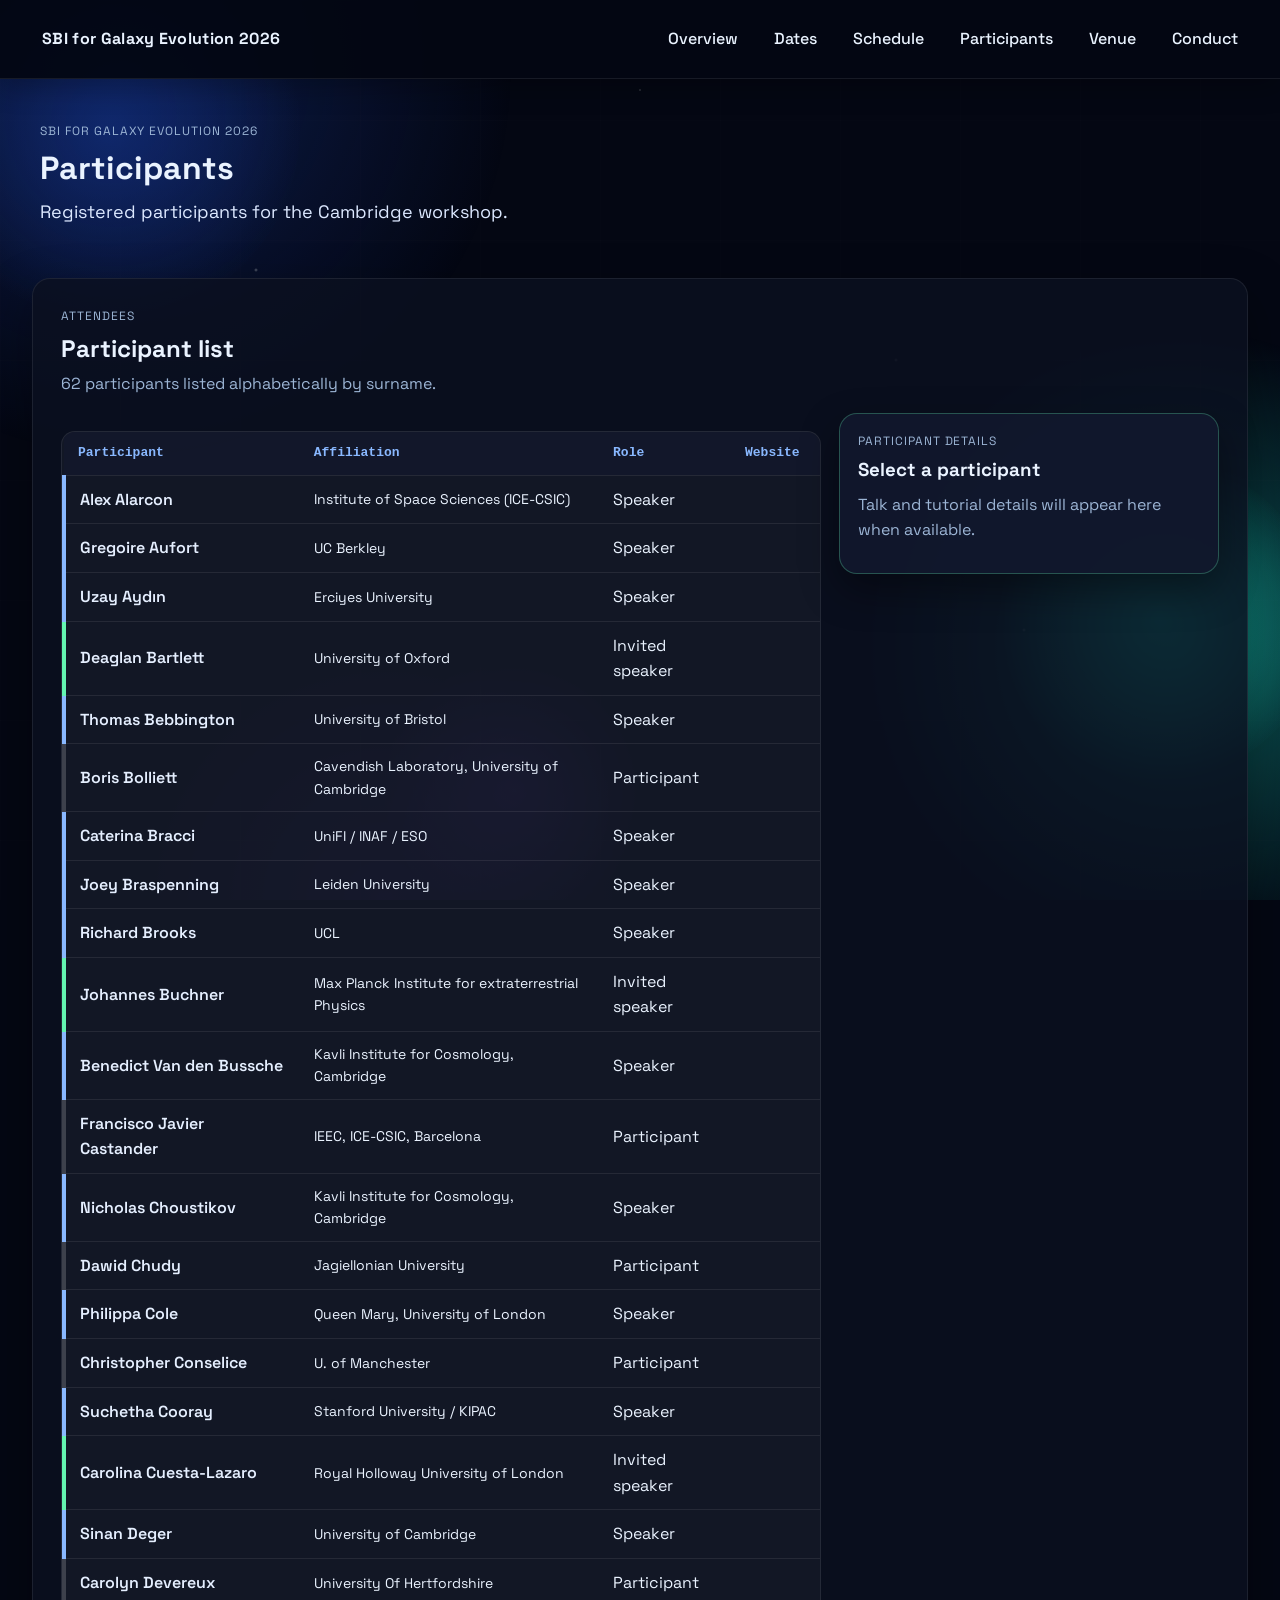
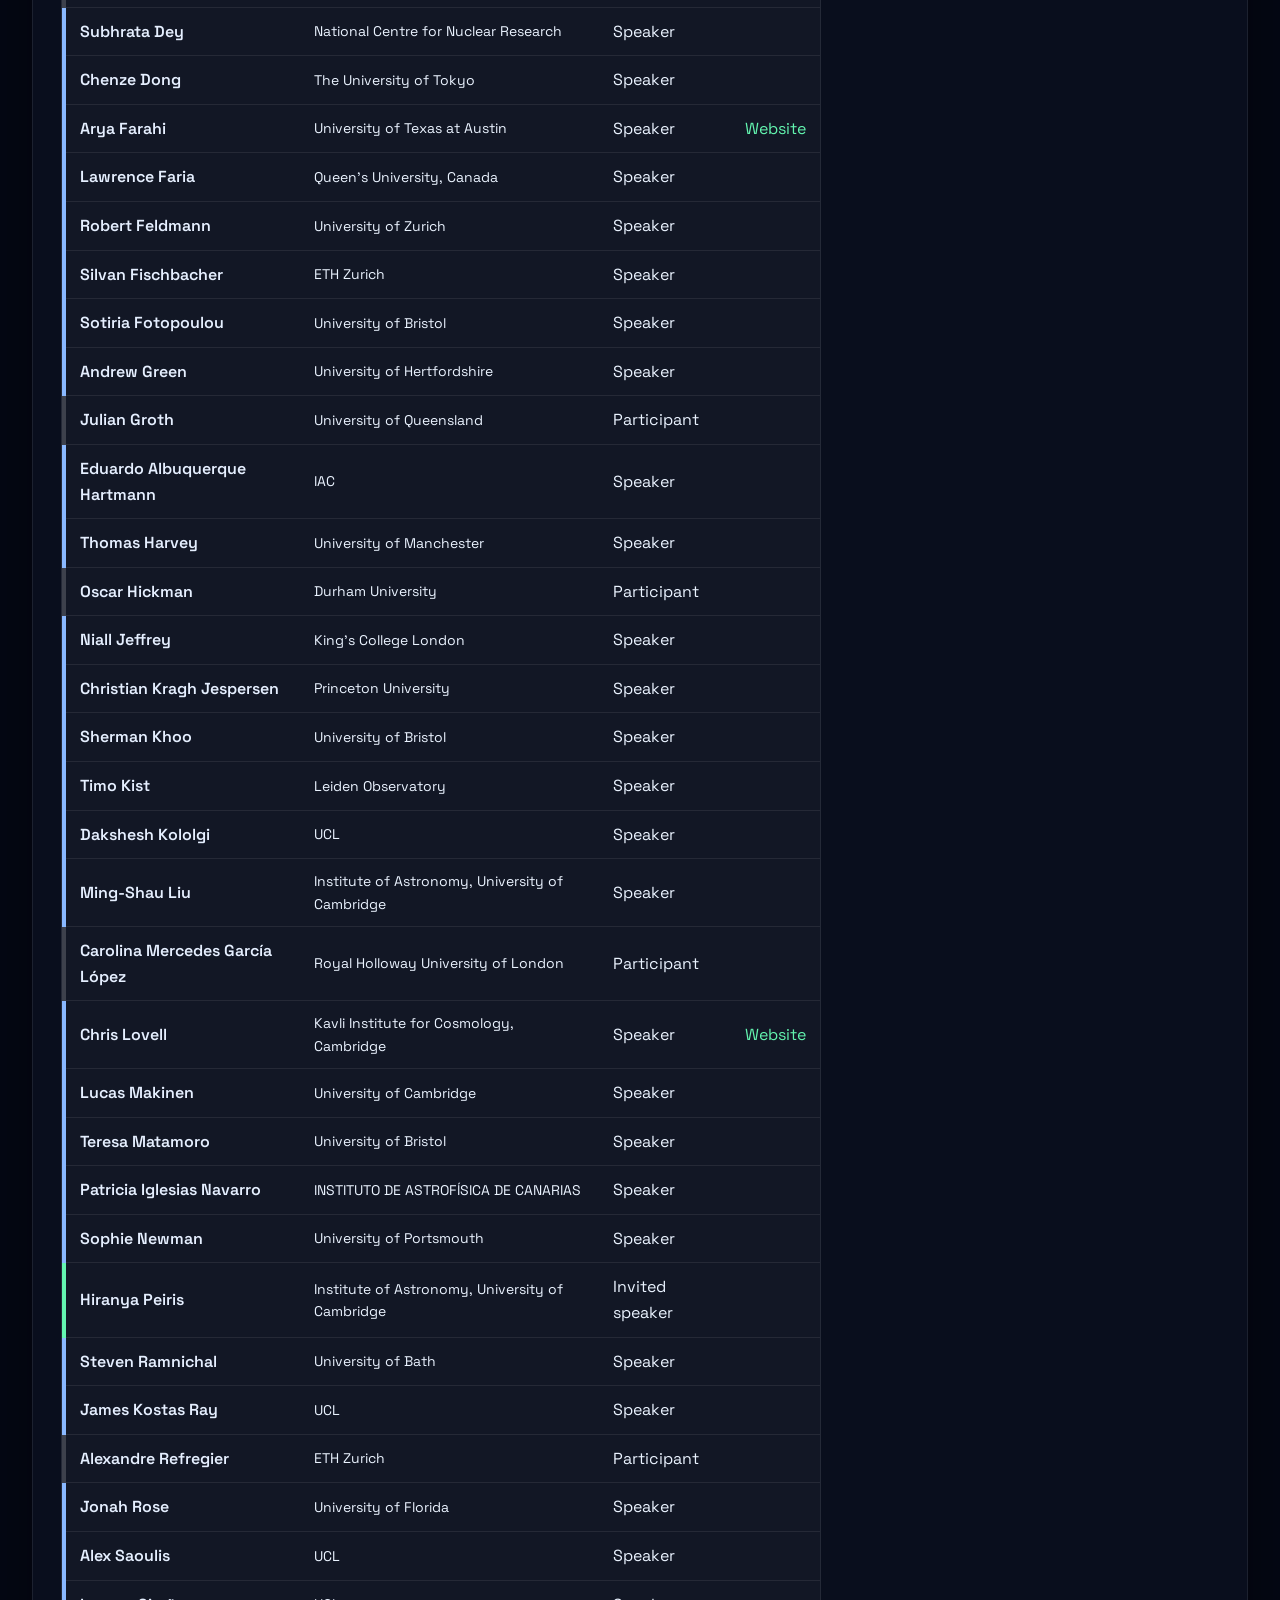
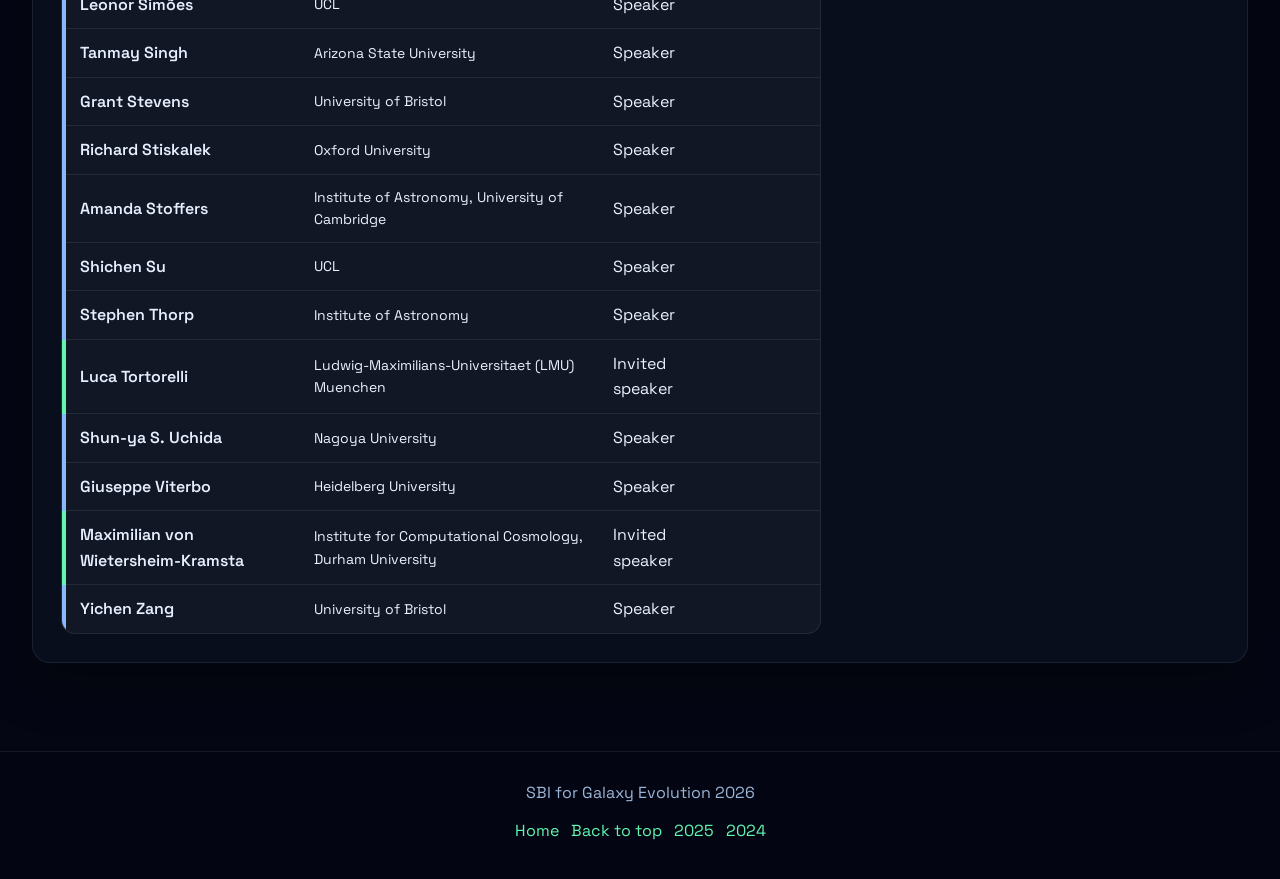
==== commit 61f28e0a: "fix participants duplicates" ====
--- a/participants.html
+++ b/participants.html
@@ -171,6 +171,71 @@
       return (value || '').split(/,| and /).map((speaker) => speaker.trim()).filter(Boolean);
     }
 
+    function namedValueFor(value, speaker, multiSpeaker) {
+      if (!value) {
+        return '';
+      }
+      if (!multiSpeaker) {
+        return value;
+      }
+
+      const speakerKey = normalizeName(speaker);
+      const match = value.split(';').map((item) => item.trim()).find((item) => {
+        const separator = item.indexOf(':');
+        return separator > -1 && normalizeName(item.slice(0, separator)) === speakerKey;
+      });
+
+      if (!match) {
+        return '';
+      }
+
+      return match.slice(match.indexOf(':') + 1).trim();
+    }
+
+    function addPerson(people, name, affiliation, website) {
+      if (!name) {
+        return;
+      }
+
+      const key = normalizeName(name);
+      const person = people.get(key) || { name, affiliation: '', website: '' };
+      person.affiliation = person.affiliation || affiliation || '';
+      person.website = person.website || website || '';
+      people.set(key, person);
+    }
+
+    function buildParticipants(rows) {
+      const people = new Map();
+
+      rows.forEach((row) => {
+        if (row.record_type === 'participant') {
+          addPerson(people, row.name, row.affiliation, row.website);
+          return;
+        }
+
+        if (row.record_type !== 'session') {
+          return;
+        }
+
+        const speakers = splitSpeakers(row.speakers || row.name);
+        const multiSpeaker = speakers.length > 1;
+        speakers.forEach((speaker) => {
+          addPerson(
+            people,
+            speaker,
+            namedValueFor(row.affiliation, speaker, multiSpeaker),
+            namedValueFor(row.website, speaker, multiSpeaker)
+          );
+        });
+      });
+
+      return Array.from(people.values()).sort((left, right) => {
+        const leftName = left.name.split(/\s+/).slice(-1)[0] || left.name;
+        const rightName = right.name.split(/\s+/).slice(-1)[0] || right.name;
+        return leftName.localeCompare(rightName) || left.name.localeCompare(right.name);
+      });
+    }
+
     function roleFor(name, sessions) {
       const personSessions = sessions.filter((session) => splitSpeakers(session.speakers || session.name).some((speaker) => normalizeName(speaker) === normalizeName(name)));
       if (personSessions.some((session) => /invited/i.test(session.session || ''))) {
@@ -259,8 +324,8 @@
     .then((response) => response.ok ? response.text() : '')
     .then((text) => {
       const rows = parseCsv(text);
-      const participants = rows.filter((row) => row.record_type === 'participant');
       const sessions = rows.filter((row) => row.record_type === 'session');
+      const participants = buildParticipants(rows);
       participantsBody.innerHTML = '';
 
       participants.forEach((participant) => {
